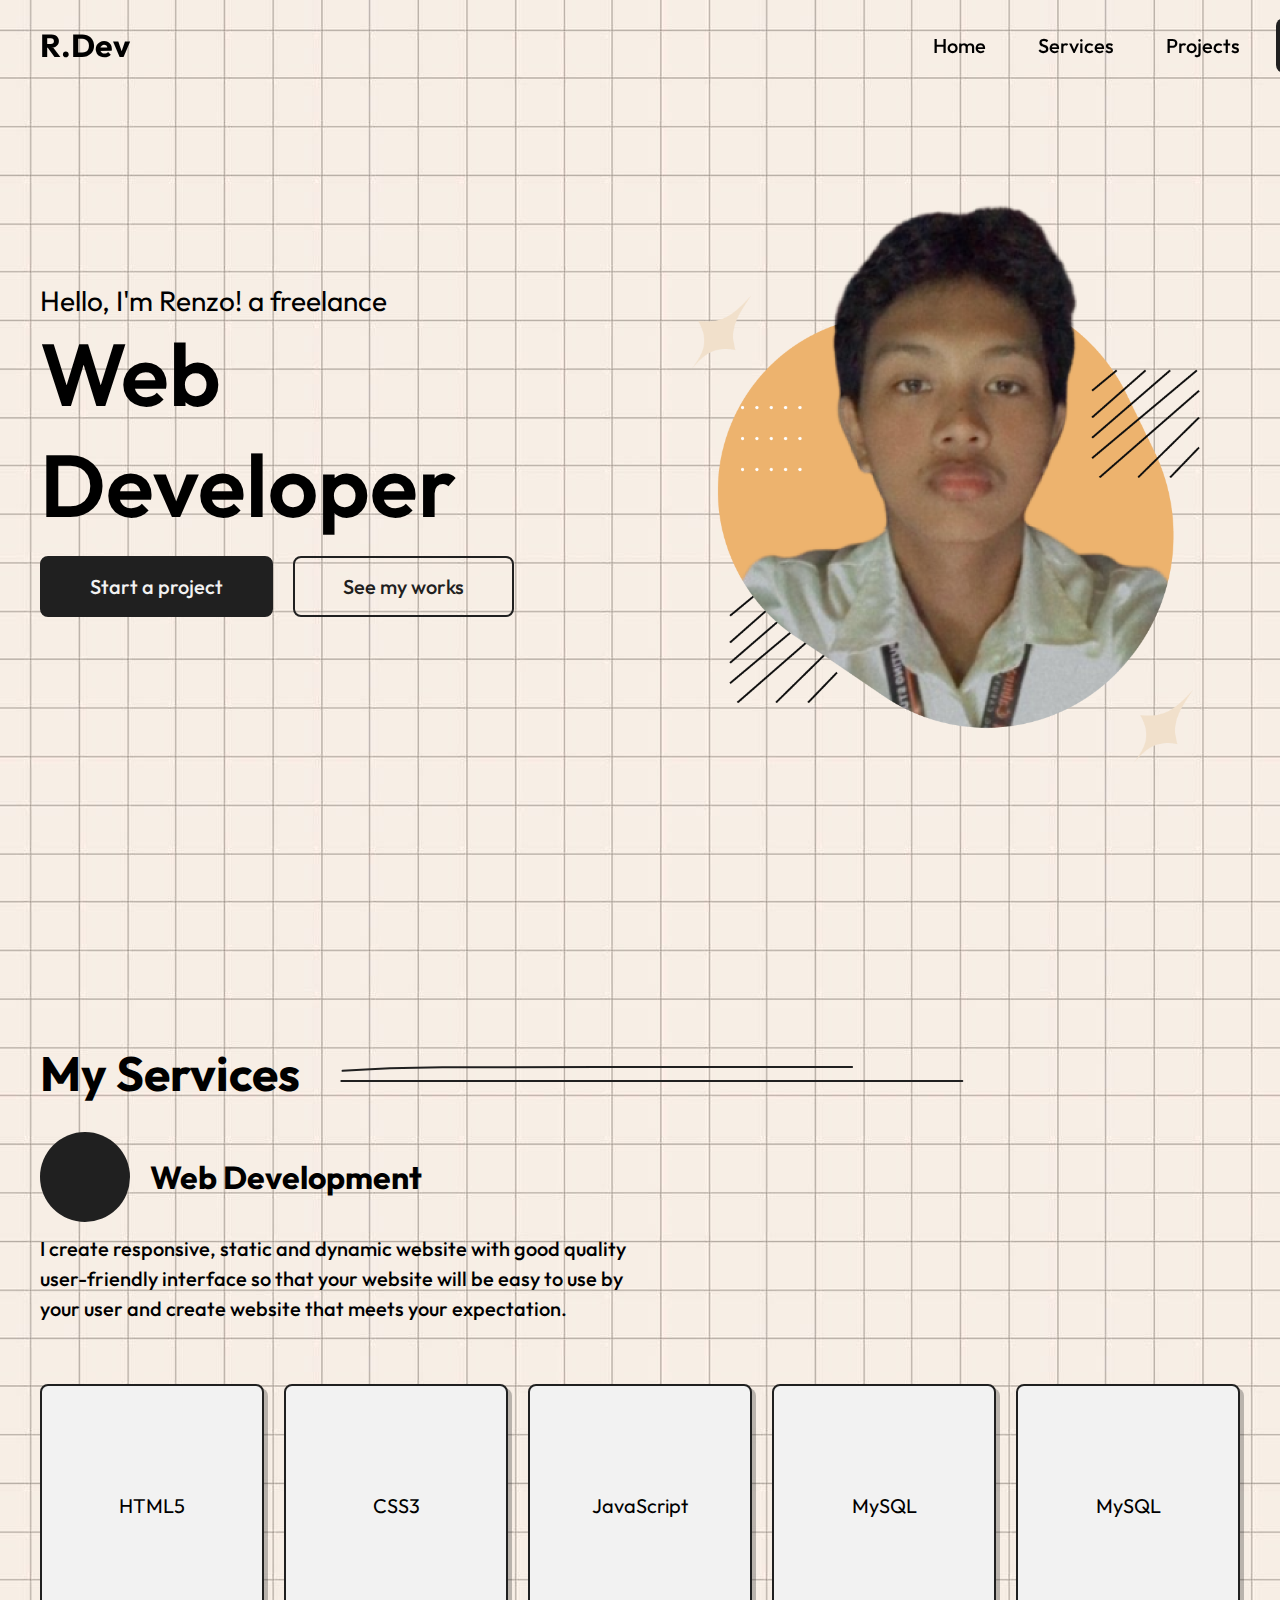
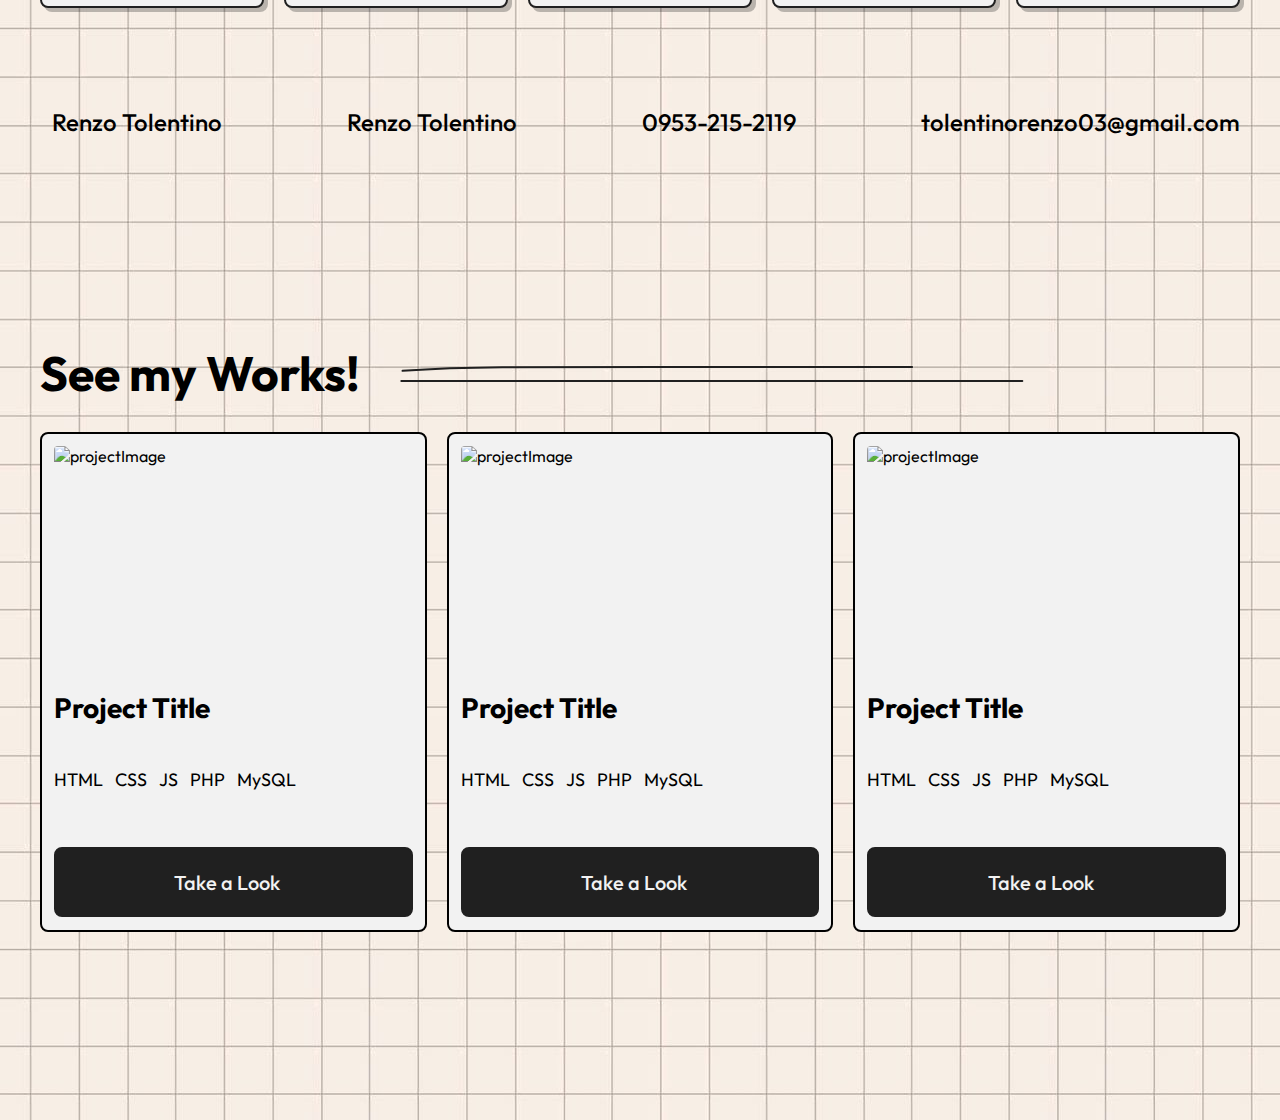
==== index.html @ 4a36f99c "Add files via upload" ====
<!DOCTYPE html>
<html lang="en">
<head>
    <meta charset="UTF-8">
    <meta name="viewport" content="width=device-width, initial-scale=1.0">
    <link rel="stylesheet" href="https://cdnjs.cloudflare.com/ajax/libs/font-awesome/6.7.1/css/all.min.css" integrity="sha512-5Hs3dF2AEPkpNAR7UiOHba+lRSJNeM2ECkwxUIxC1Q/FLycGTbNapWXB4tP889k5T5Ju8fs4b1P5z/iB4nMfSQ==" crossorigin="anonymous" referrerpolicy="no-referrer" />
    <link rel="preconnect" href="https://fonts.googleapis.com">
    <link rel="preconnect" href="https://fonts.gstatic.com" crossorigin>
    <link href="https://fonts.googleapis.com/css2?family=Outfit:wght@100..900&display=swap" rel="stylesheet">
    <link rel="shortcut icon" href="IMAGES/My image.png" type="image/x-icon">
    <link rel="stylesheet" href="style.css">
    <title>Renzo Tolentino's Portfolio</title>
</head>
<body>
    <div class="container">
        <!-- HEADER -->
        <header class="header" id="header">
            <!-- LOGO CONTAINER -->
            <div class="logoCon logoAnimation">
                <p id="logo">R.Dev</p>
            </div>

            <!-- NAVIGATION BAR -->
            <div class="navBarCon navBarConAnimation" id="navBarCon">
                <a class="navLink" href="#home">Home</a>
                <a class="navLink" href="#service">Services</a>
                <a class="navLink" href="#project">Projects</a>
                <button id="goToShopBtn">
                    <p>Shop</p>
                    <i class="fa-solid fa-cart-shopping"></i>
                </button>
            </div>

            <!-- HAMBURGER ICON -->
            <div class="hamburgerIconCon" id="hamIconCon">
                <i class="fa-solid fa-bars" id="hamburgerIcon"></i>
            </div>
        </header>

        <!-- HOME SECTION (MAIN CONTENT)-->
        <section id="home">
            <!-- INFO CONTAINER (Short Description) -->
            <div class="infoCon">
                <div class="textCon">
                    <div class="text1">Hello, I'm Renzo! a freelance</div>
                    <div class="text2">Web Developer</div>
                    <!-- <div class="text3">& App Developer</div> -->
                </div>
                <div class="buttonCon">
                    <button id="startBtn">Start a project</button>
                    <button id="workBtn">See my works</button>
                </div>
            </div>

            <!-- IMAGE CONTAINER -->
            <div class="imageCon">
                <img src="IMAGES/My image.png" alt="">
            </div>
        </section>

        <!-- SERVICE SECTION -->
        <section id="service">
            <!-- HEADER CONTAINER -->
            <div class="headerCon">
                <p>My Services</p>
                <img src="IMAGES/lineImage.svg" alt="">
            </div>

            <!-- SERVICE LIST -->
            <div class="serviceListCon">
                <!-- SERVICE 1 -->
                <div class="serviceListBox">
                    <div class="serviceTitle">
                        <i class="fa-solid fa-laptop"></i>
                        <h1>Web Development</h1>
                    </div>
                    <p>I create responsive, static and dynamic website with good quality user-friendly interface so that your website will be easy to use by your user and create website that meets your expectation.</p>
                </div>
                
                <!-- SERVICE 2 -->
                <!-- <div class="serviceListBox">
                    <div class="serviceTitle">
                        <i class="fa-solid fa-mobile-screen-button"></i>
                        <h1>App Development</h1>
                    </div>
                    <p>I create app for iOS, Android, or cross-platform, I am here to deliver a seamless and engaging mobile experience.</p>
                </div> -->
            </div>

            <!-- SKILL SET -->
            <div class="skillSetCon">
                <div class="skillBox">
                    <i class="fa-brands fa-html5"></i>
                    <p>HTML5</p>
                </div>
                <div class="skillBox">
                    <i class="fa-brands fa-css3-alt"></i>
                    <p>CSS3</p>
                </div>
                <div class="skillBox">
                    <i class="fa-brands fa-js"></i>
                    <p>JavaScript</p>
                </div>
                <div class="skillBox">
                    <i class="fa-solid fa-database"></i>
                    <p>MySQL</p>
                </div>
                <div class="skillBox">
                    <i class="fa-brands fa-php"></i>
                    <p>MySQL</p>
                </div>
            </div>

            <!-- CONTACT INFO -->
            <div class="otherContactCon">
                <div class="otherContactItem">
                    <i class="fa-brands fa-facebook"></i>
                    <a href="https://www.facebook.com/renzo.tolentino.56/">Renzo Tolentino</a>
                </div>
                <div class="otherContactItem">
                    <i class="fa-brands fa-linkedin"></i>
                    <a href="https://www.linkedin.com/in/tolentino-renzo-4b526b30a/">Renzo Tolentino</a>
                </div>
                <div class="otherContactItem">
                    <i class="fa-solid fa-phone"></i>
                    <a href="tel:09532152119">0953-215-2119</a>
                </div>
                <div class="otherContactItem">
                    <i class="fa-solid fa-envelope"></i>
                    <a href="mailto:tolentinorenzo03@gmail.com">tolentinorenzo03@gmail.com</a>
                </div>
                
            </div>
        </section>

        <!-- PROJECT SECTION -->
        <section id="project">
            <!-- HEADER CONTAINER -->
            <div class="headerCon">
                <p>See my Works!</p>
                <img src="IMAGES/lineImage.svg" alt="">
            </div>

            <!-- PROJECT LIST -->
            <div class="projectListCon">
                <!-- PROJECT 1 -->
                <div class="projectItem">
                    <img src="" alt="projectImage">
                    <p class="projTitle">Project Title</p>
                    <div class="techCon">
                        <p>HTML</p>
                        <p>CSS</p>
                        <p>JS</p>
                        <p>PHP</p>
                        <p>MySQL</p>
                    </div>
                    <button>
                        <p class="projBtnText">Take a Look</p>
                        <i class="projBtnIcon fa-solid fa-up-right-from-square"></i>   
                    </button>
                </div>

                <!-- PROJECT 2 -->
                <div class="projectItem">
                    <img src="" alt="projectImage">
                    <p class="projTitle">Project Title</p>
                    <div class="techCon">
                        <p>HTML</p>
                        <p>CSS</p>
                        <p>JS</p>
                        <p>PHP</p>
                        <p>MySQL</p>
                    </div>
                    <button>
                        <p class="projBtnText">Take a Look</p>
                        <i class="projBtnIcon fa-solid fa-up-right-from-square"></i>   
                    </button>
                </div>

                <!-- PROJECT 3 -->
                <div class="projectItem">
                    <img src="" alt="projectImage">
                    <p class="projTitle">Project Title</p>
                    <div class="techCon">
                        <p>HTML</p>
                        <p>CSS</p>
                        <p>JS</p>
                        <p>PHP</p>
                        <p>MySQL</p>
                    </div>
                    <button>
                        <p class="projBtnText">Take a Look</p>
                        <i class="projBtnIcon fa-solid fa-up-right-from-square"></i>   
                    </button>
                </div>
            </div>
        </section>
    </div>

    <script src="script.js"></script>
</body>
</html>
---- style.css ----
@import url('CSS Folder/Desktop View/1440px_above.css');
@import url('CSS Folder/Desktop View/1024px.css');

@import url('CSS Folder/Tablet View/768px.css');

@import url('CSS Folder/Phone View/425px.css');
@import url('CSS Folder/Phone View/375px.css');
@import url('CSS Folder/Phone View/320px.css');



@import url('CSS Folder/animations.css');

* {
    margin: 0;
    padding: 0;
    color: black;
    font-family: "Outfit";
    box-sizing: border-box;
}

html {
    scroll-behavior: smooth;
}

body {
    background-color: #F2F2F2;
    background-image: url('/IMAGES/backgroundImage.png');
    display: flex;
    align-items: center;
    justify-content: center;
}

.container {
    height: 100dvh;
    width: 100%;
    max-width: 1440px;
    display: grid;
    grid-template-columns: 1fr;
    grid-template-rows: (4, 100dvh);
}

#home {
    padding-inline: 40px;
}

#service, #project, #contact {
    padding-top: 15dvh;
    padding-inline: 40px;
}

#header {
    padding-inline: 40px;
}

.navBarScroll {
    background-color: #F2F2F2;
    border-radius:8px;
    box-shadow: 4px 4px 0 0 #20202049;
    top: 5px;
}

.navBarStay {
    background-color: transparent;
    border-radius: 0px;
    box-shadow: 0px 0px 0 0 #202020;
    top: 0px;
}
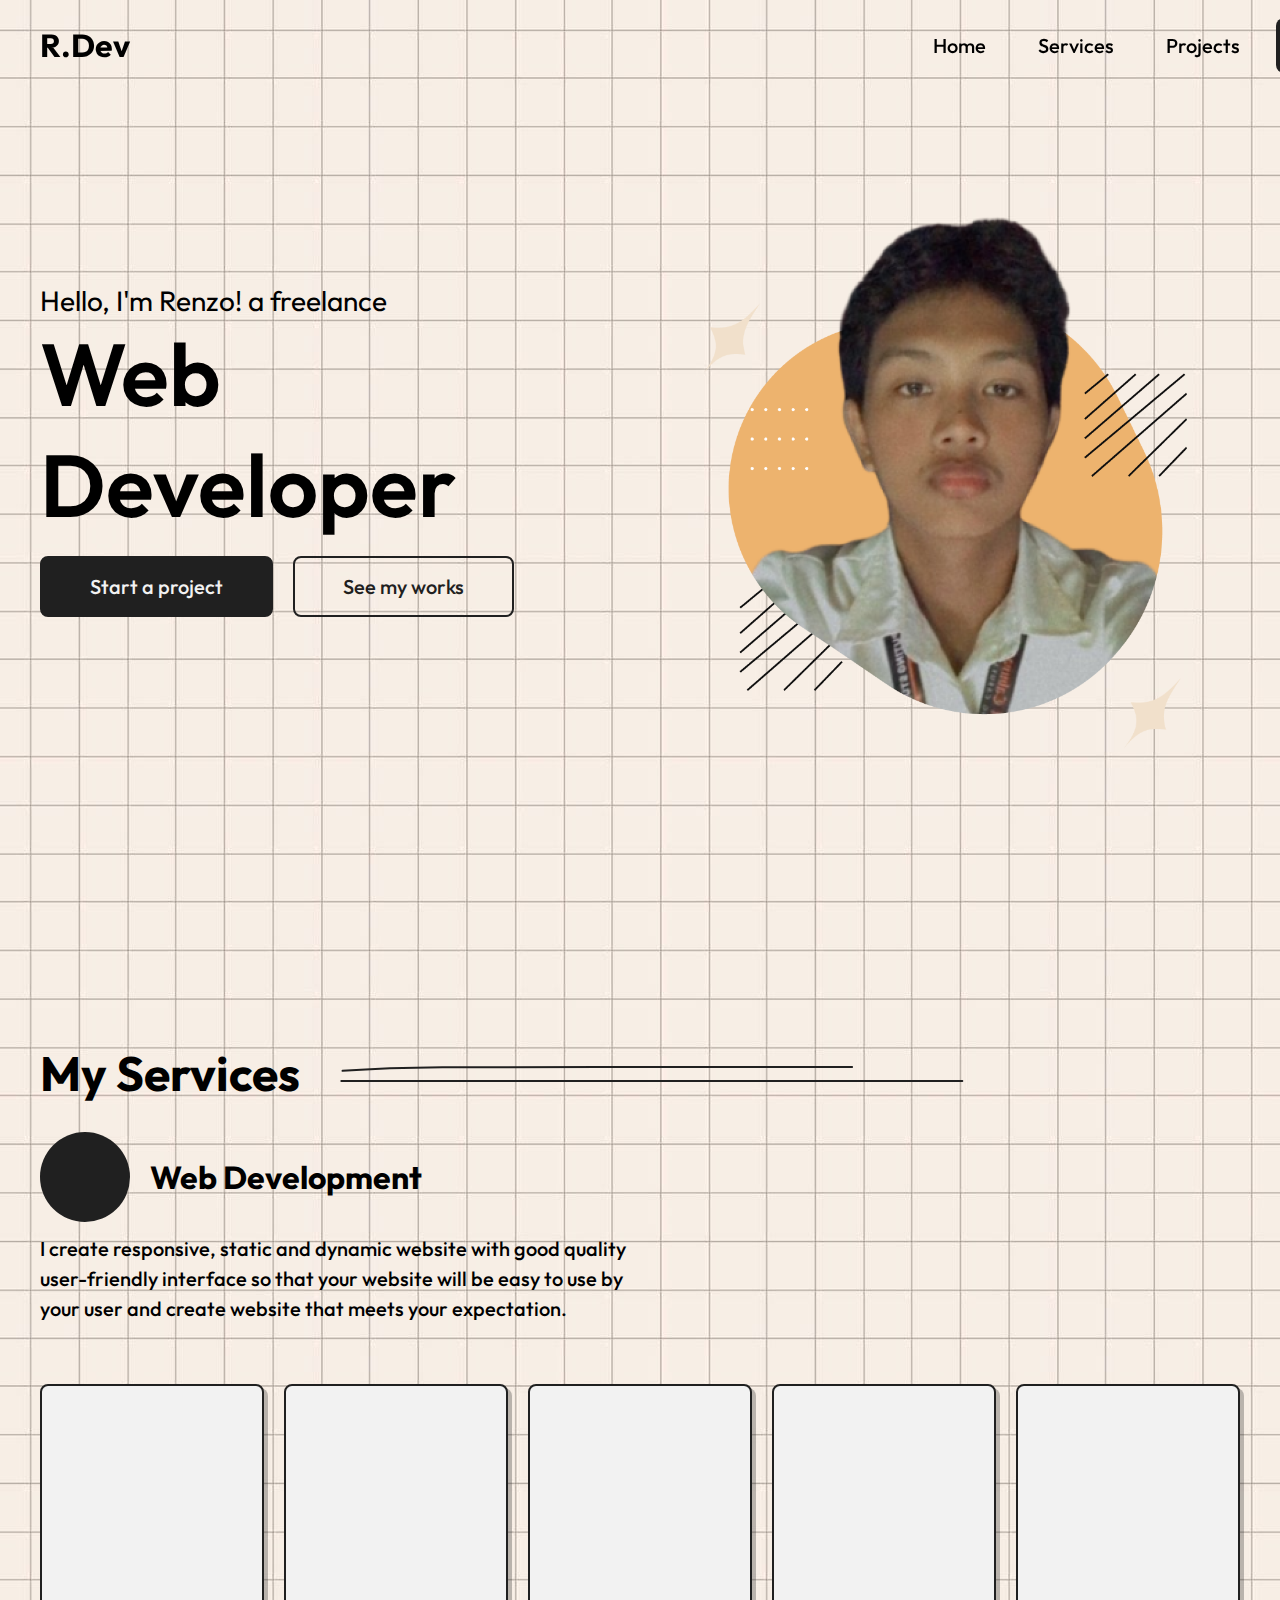
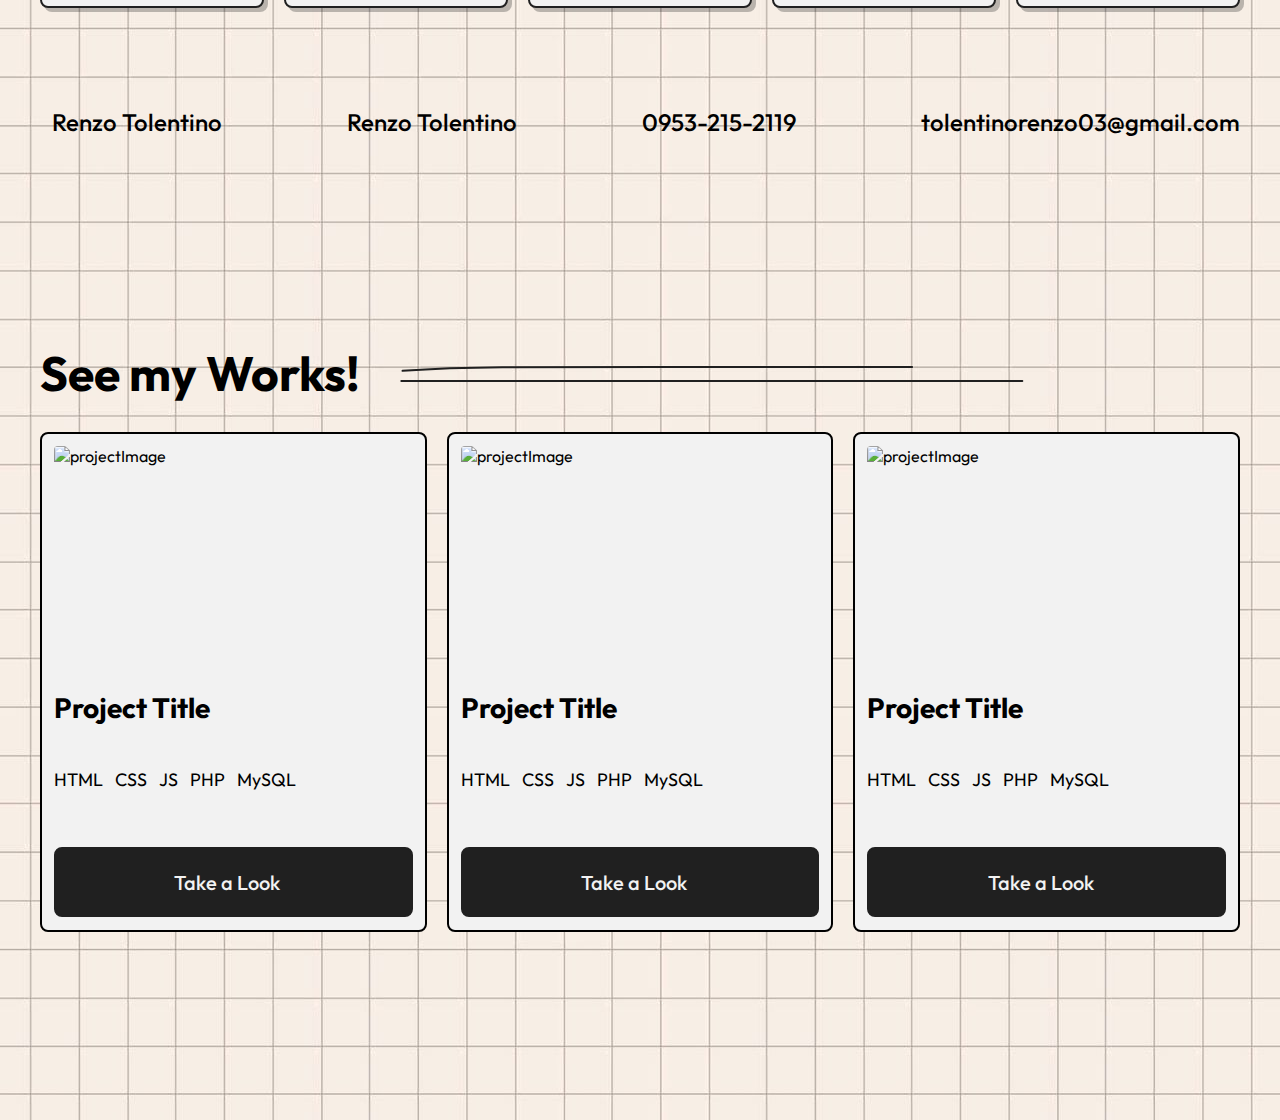
==== commit 520492c2: "Update index.html" ====
--- a/index.html
+++ b/index.html
@@ -91,23 +91,18 @@
             <div class="skillSetCon">
                 <div class="skillBox">
                     <i class="fa-brands fa-html5"></i>
-                    <p>HTML5</p>
                 </div>
                 <div class="skillBox">
                     <i class="fa-brands fa-css3-alt"></i>
-                    <p>CSS3</p>
                 </div>
                 <div class="skillBox">
                     <i class="fa-brands fa-js"></i>
-                    <p>JavaScript</p>
                 </div>
                 <div class="skillBox">
                     <i class="fa-solid fa-database"></i>
-                    <p>MySQL</p>
                 </div>
                 <div class="skillBox">
                     <i class="fa-brands fa-php"></i>
-                    <p>MySQL</p>
                 </div>
             </div>
 
@@ -199,4 +194,4 @@
 
     <script src="script.js"></script>
 </body>
-</html>+</html>
